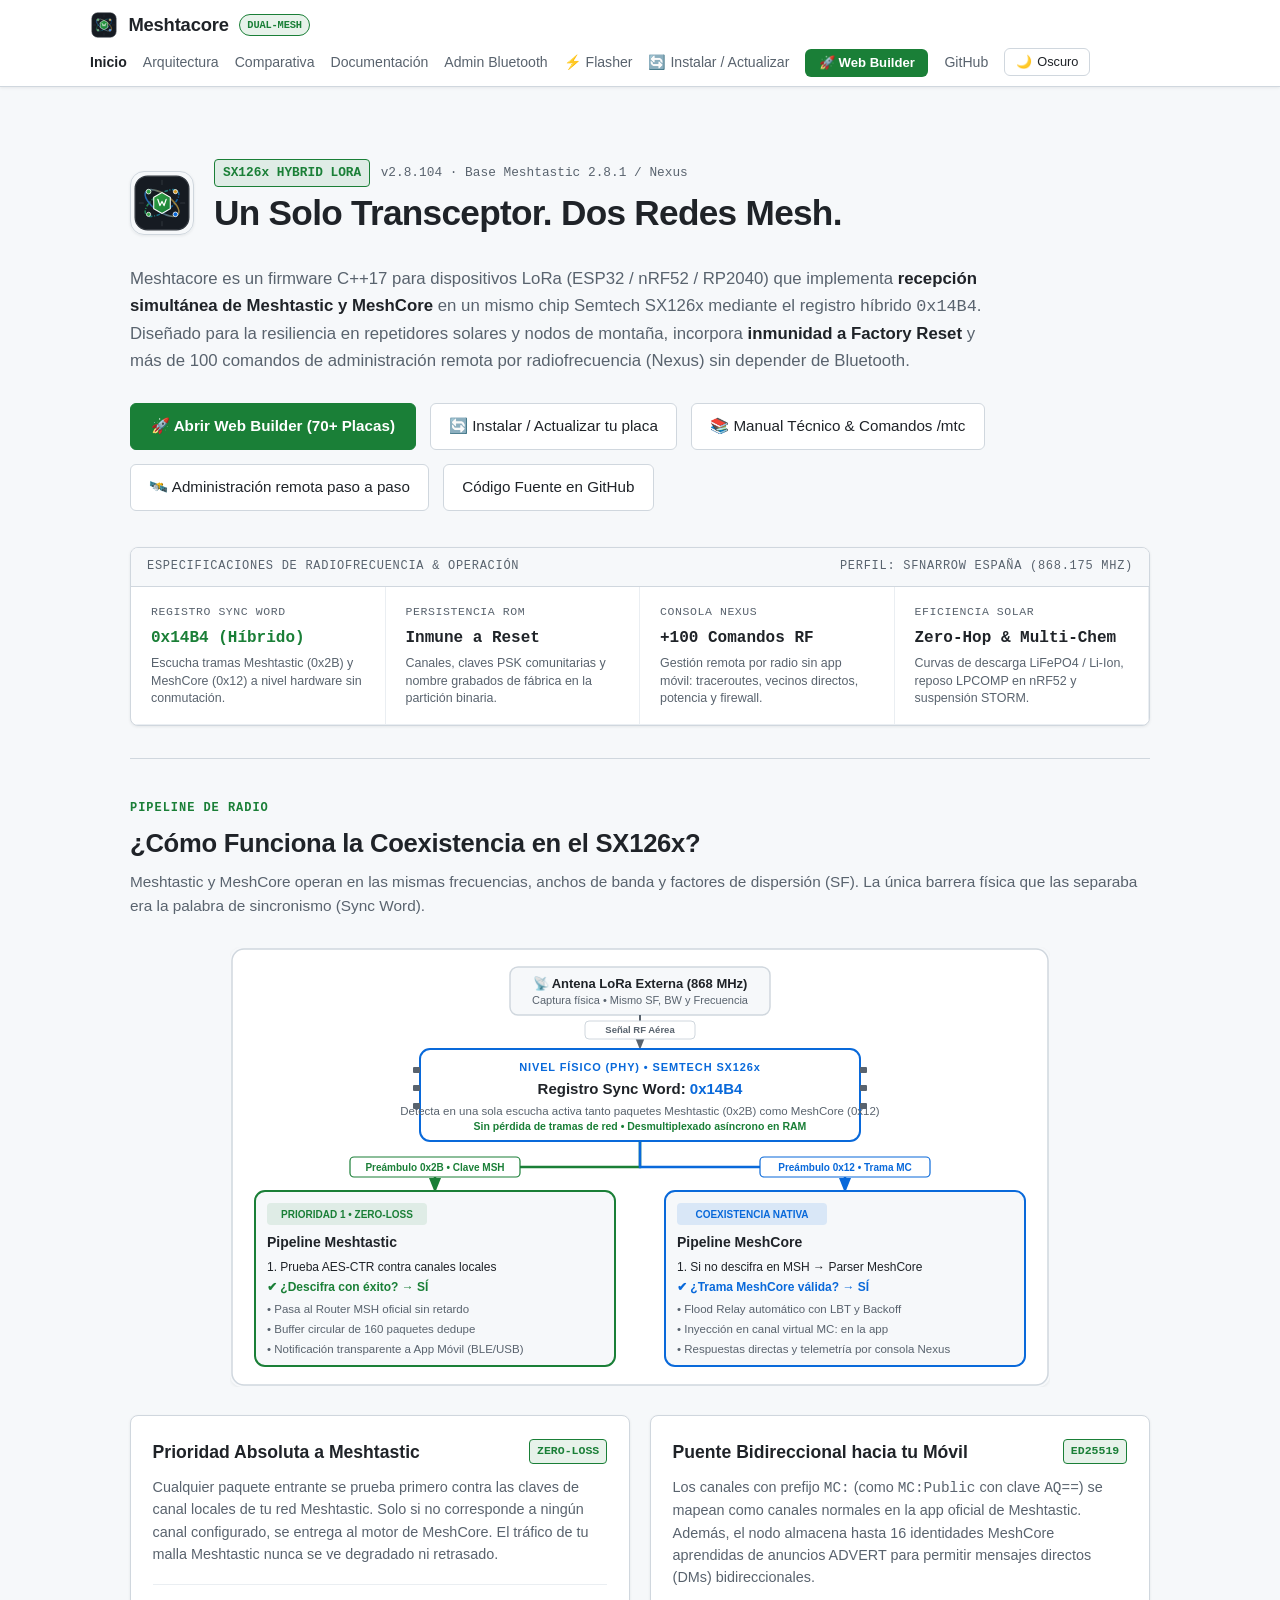
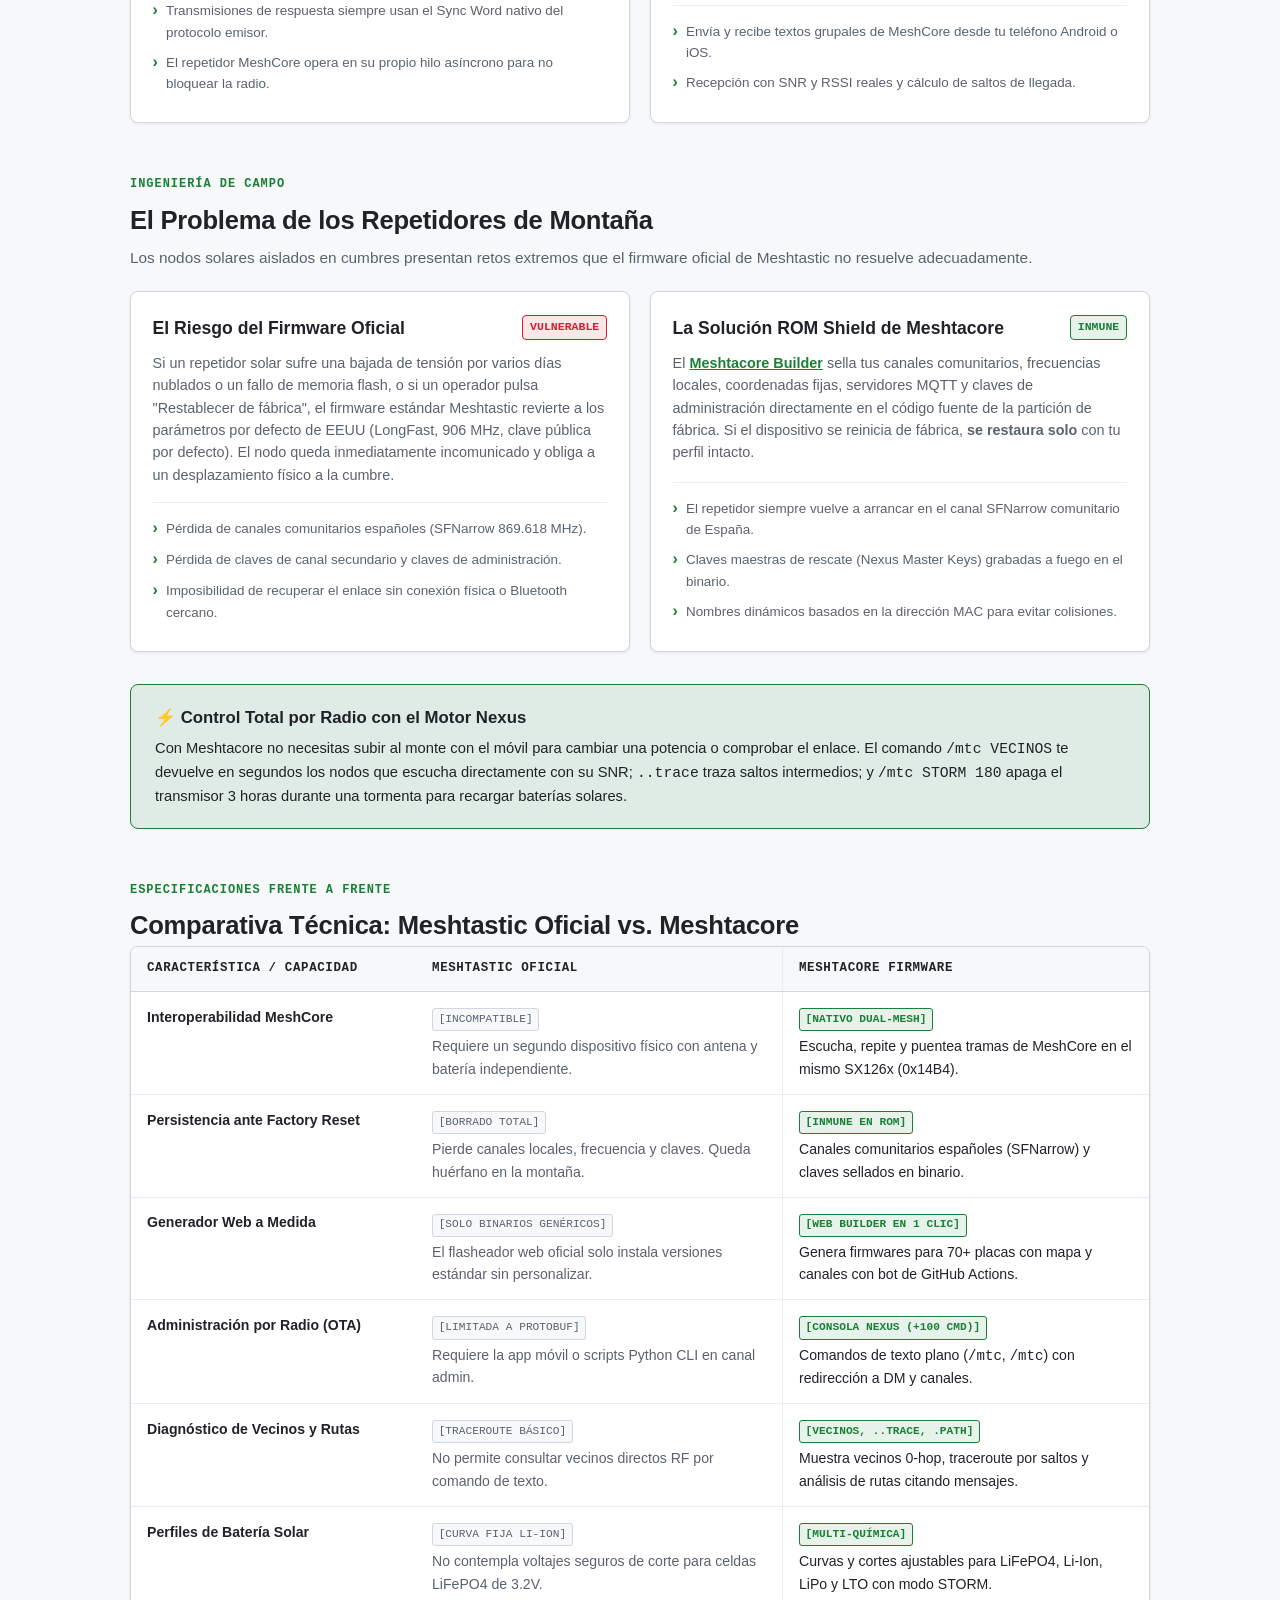
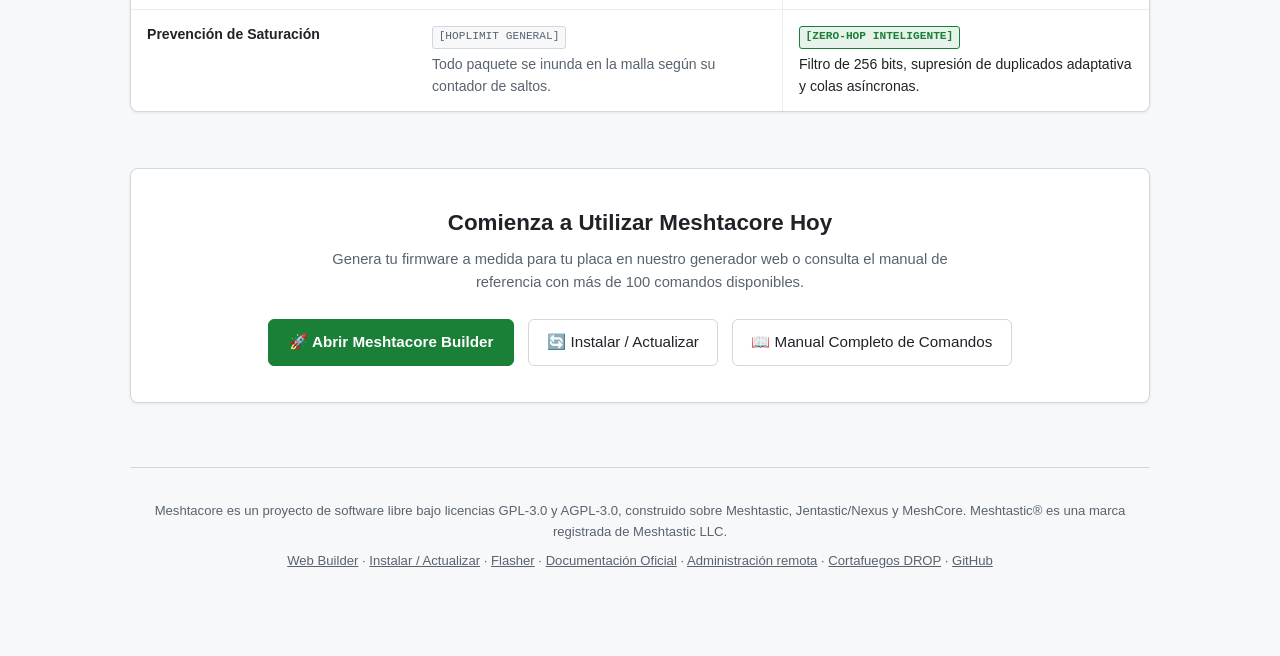
==== custom_builder_web/index.html @ eaf729eb "docs(site): one navigation and one set of install/OTA instructions across the whole site - Same nav " ====
<!doctype html>
<html lang="es" data-theme="light">
  <head>
    <meta charset="UTF-8" />
    <meta name="viewport" content="width=device-width, initial-scale=1.0" />
    <title>Meshtacore - Un Radio, Dos Meshes | Firmware LoRa</title>
    <meta
      name="description"
      content="Firmware abierto para radioenlaces LoRa en transceptores SX126x. Coexistencia simultánea Meshtastic + MeshCore, inmunidad a Factory Reset y consola Nexus por RF."
    />
    <link rel="icon" type="image/svg+xml" href="logo.svg" />
    <link rel="stylesheet" href="landing.css?v=3" />
    <script src="theme.js"></script>
  </head>
  <body>
    <!-- Top Navigation Bar -->
    <header class="site-nav">
      <div class="nav-content">
        <a href="index.html" class="brand-logo">
          <img
            src="logo.svg"
            alt="Meshtacore Logo"
            class="brand-logo-img"
            width="28"
            height="28"
          />
          <span>Meshtacore</span>
          <span class="brand-badge">Dual-Mesh</span>
        </a>
        <nav>
          <ul class="nav-links">
            <li><a href="index.html" class="active">Inicio</a></li>
            <li><a href="#arquitectura">Arquitectura</a></li>
            <li><a href="#comparativa">Comparativa</a></li>
            <li><a href="docs/index.html">Documentación</a></li>
            <li><a href="admin.html">Admin Bluetooth</a></li>
            <li><a href="flasher.html">⚡ Flasher</a></li>
            <li><a href="update.html">🔄 Instalar / Actualizar</a></li>
            <li><a href="builder.html" class="nav-cta-btn">🚀 Web Builder</a></li>
            <li>
              <a
                href="https://github.com/xejarque/meshtacore-firmware"
                target="_blank"
                rel="noopener"
                >GitHub</a
              >
            </li>
            <li>
              <button
                class="theme-toggle-btn"
                type="button"
                aria-label="Cambiar tema de color"
              >
                🌙 Oscuro
              </button>
            </li>
          </ul>
        </nav>
      </div>
    </header>

    <div class="landing-wrapper">
      <!-- Artisan Hero Header -->
      <section class="artisan-hero">
        <div class="hero-identity">
          <img
            src="logo.svg"
            alt="Meshtacore Logo"
            class="hero-logo-large"
            width="64"
            height="64"
          />
          <div>
            <div class="hero-meta-bar">
              <span class="tag-arch">SX126x HYBRID LORA</span>
              <span class="tag-ver"
                >v2.8.104 · Base Meshtastic 2.8.1 / Nexus</span
              >
            </div>
            <h1>Un Solo Transceptor. Dos Redes Mesh.</h1>
          </div>
        </div>

        <p class="hero-sub">
          Meshtacore es un firmware C++17 para dispositivos LoRa (ESP32 / nRF52
          / RP2040) que implementa
          <strong>recepción simultánea de Meshtastic y MeshCore</strong> en un
          mismo chip Semtech SX126x mediante el registro híbrido
          <code>0x14B4</code>. Diseñado para la resiliencia en repetidores
          solares y nodos de montaña, incorpora
          <strong>inmunidad a Factory Reset</strong> y más de 100 comandos de
          administración remota por radiofrecuencia (Nexus) sin depender de
          Bluetooth.
        </p>

        <div class="hero-cta-group">
          <a href="builder.html" class="btn-engineer">
            <span>🚀 Abrir Web Builder (70+ Placas)</span>
          </a>
          <a href="update.html" class="btn-hollow">
            <span>🔄 Instalar / Actualizar tu placa</span>
          </a>
          <a href="docs/index.html" class="btn-hollow">
            <span>📚 Manual Técnico & Comandos /mtc</span>
          </a>
          <a href="docs/administracion-remota.html" class="btn-hollow">
            <span>🛰️ Administración remota paso a paso</span>
          </a>
          <a
            href="https://github.com/xejarque/meshtacore-firmware"
            target="_blank"
            rel="noopener"
            class="btn-hollow"
          >
            <span>Código Fuente en GitHub</span>
          </a>
        </div>

        <!-- Technical Telemetry & Specifications Panel -->
        <div class="tech-spec-panel">
          <div class="tech-spec-header">
            <span>ESPECIFICACIONES DE RADIOFRECUENCIA & OPERACIÓN</span>
            <span>PERFIL: SFNARROW ESPAÑA (868.175 MHz)</span>
          </div>
          <div class="tech-spec-grid">
            <div class="spec-cell">
              <div class="spec-label">Registro Sync Word</div>
              <div class="spec-value accent">0x14B4 (Híbrido)</div>
              <div class="spec-desc">
                Escucha tramas Meshtastic (0x2B) y MeshCore (0x12) a nivel
                hardware sin conmutación.
              </div>
            </div>
            <div class="spec-cell">
              <div class="spec-label">Persistencia ROM</div>
              <div class="spec-value">Inmune a Reset</div>
              <div class="spec-desc">
                Canales, claves PSK comunitarias y nombre grabados de fábrica en
                la partición binaria.
              </div>
            </div>
            <div class="spec-cell">
              <div class="spec-label">Consola Nexus</div>
              <div class="spec-value">+100 Comandos RF</div>
              <div class="spec-desc">
                Gestión remota por radio sin app móvil: traceroutes, vecinos
                directos, potencia y firewall.
              </div>
            </div>
            <div class="spec-cell">
              <div class="spec-label">Eficiencia Solar</div>
              <div class="spec-value">Zero-Hop & Multi-Chem</div>
              <div class="spec-desc">
                Curvas de descarga LiFePO4 / Li-Ion, reposo LPCOMP en nRF52 y
                suspensión STORM.
              </div>
            </div>
          </div>
        </div>
      </section>

      <!-- Schematic / Architecture Section -->
      <section class="artisan-section" id="arquitectura">
        <div class="section-title-wrap">
          <div class="section-label">Pipeline de Radio</div>
          <h2>¿Cómo Funciona la Coexistencia en el SX126x?</h2>
          <p class="lead">
            Meshtastic y MeshCore operan en las mismas frecuencias, anchos de
            banda y factores de dispersión (SF). La única barrera física que las
            separaba era la palabra de sincronismo (Sync Word).
          </p>
        </div>

        <!-- Architecture Diagram (Vector SVG) -->
        <div class="pipeline-svg-container">
          <!-- prettier-ignore -->
          <svg xmlns="http://www.w3.org/2000/svg" viewBox="0 0 820 440" width="100%" height="auto" class="pipeline-svg" role="img" aria-label="Diagrama del pipeline de recepción en hardware SX126x con registro 0x14B4">
            <defs>
              <marker id="arrow-green" viewBox="0 0 10 10" refX="6" refY="5" markerWidth="6" markerHeight="6" orient="auto-start-reverse">
                <path d="M 0 1 L 10 5 L 0 9 z" fill="var(--accent, #1a7f37)" />
              </marker>
              <marker id="arrow-blue" viewBox="0 0 10 10" refX="6" refY="5" markerWidth="6" markerHeight="6" orient="auto-start-reverse">
                <path d="M 0 1 L 10 5 L 0 9 z" fill="var(--accent-blue, #0969da)" />
              </marker>
              <marker id="arrow-gray" viewBox="0 0 10 10" refX="6" refY="5" markerWidth="6" markerHeight="6" orient="auto-start-reverse">
                <path d="M 0 1 L 10 5 L 0 9 z" fill="var(--text-muted, #8c959f)" />
              </marker>
            </defs>

            <!-- Container Card -->
            <rect x="2" y="2" width="816" height="436" rx="12" fill="var(--card-bg, #ffffff)" stroke="var(--card-border, #d0d7de)" stroke-width="1.5" />

            <!-- 1. Antenna Box -->
            <rect x="280" y="20" width="260" height="48" rx="8" fill="var(--bg-color, #f6f8fa)" stroke="var(--card-border, #d0d7de)" stroke-width="1.5" />
            <text x="410" y="41" text-anchor="middle" font-size="13" font-weight="700" fill="var(--text-main, #1f2328)">📡 Antena LoRa Externa (868 MHz)</text>
            <text x="410" y="57" text-anchor="middle" font-size="11" fill="var(--text-muted, #59636e)">Captura física • Mismo SF, BW y Frecuencia</text>

            <!-- Line from Antenna to Chip -->
            <line x1="410" y1="68" x2="410" y2="98" stroke="var(--text-muted, #8c959f)" stroke-width="2" marker-end="url(#arrow-gray)" />
            <rect x="355" y="74" width="110" height="18" rx="4" fill="var(--card-bg, #ffffff)" stroke="var(--card-border, #d0d7de)" stroke-width="1" />
            <text x="410" y="86" text-anchor="middle" font-size="9.5" font-weight="600" fill="var(--text-muted, #59636e)">Señal RF Aérea</text>

            <!-- 2. Transceiver Chip -->
            <rect x="190" y="102" width="440" height="92" rx="10" fill="var(--card-bg, #ffffff)" stroke="var(--accent-blue, #0969da)" stroke-width="2" />
            <!-- Chip Pins -->
            <rect x="183" y="120" width="7" height="6" rx="1" fill="var(--text-muted, #8c959f)" />
            <rect x="183" y="138" width="7" height="6" rx="1" fill="var(--text-muted, #8c959f)" />
            <rect x="183" y="156" width="7" height="6" rx="1" fill="var(--text-muted, #8c959f)" />
            <rect x="630" y="120" width="7" height="6" rx="1" fill="var(--text-muted, #8c959f)" />
            <rect x="630" y="138" width="7" height="6" rx="1" fill="var(--text-muted, #8c959f)" />
            <rect x="630" y="156" width="7" height="6" rx="1" fill="var(--text-muted, #8c959f)" />

            <text x="410" y="124" text-anchor="middle" font-size="11" font-weight="700" fill="var(--accent-blue, #0969da)" letter-spacing="0.08em">NIVEL FÍSICO (PHY) • SEMTECH SX126x</text>
            <text x="410" y="147" text-anchor="middle" font-size="15" font-weight="800" fill="var(--text-main, #1f2328)">Registro Sync Word: <tspan fill="var(--accent-blue, #0969da)">0x14B4</tspan></text>
            <text x="410" y="168" text-anchor="middle" font-size="11.5" fill="var(--text-muted, #59636e)">Detecta en una sola escucha activa tanto paquetes Meshtastic (0x2B) como MeshCore (0x12)</text>
            <text x="410" y="183" text-anchor="middle" font-size="10.5" font-weight="600" fill="var(--accent, #1a7f37)">Sin pérdida de tramas de red • Desmultiplexado asíncrono en RAM</text>

            <!-- Fork Lines -->
            <path d="M 410 194 L 410 220 L 205 220 L 205 240" fill="none" stroke="var(--accent, #1a7f37)" stroke-width="2.5" marker-end="url(#arrow-green)" />
            <path d="M 410 194 L 410 220 L 615 220 L 615 240" fill="none" stroke="var(--accent-blue, #0969da)" stroke-width="2.5" marker-end="url(#arrow-blue)" />

            <!-- Fork Badges -->
            <rect x="120" y="210" width="170" height="20" rx="4" fill="var(--card-bg, #ffffff)" stroke="var(--accent, #1a7f37)" stroke-width="1.2" />
            <text x="205" y="224" text-anchor="middle" font-size="10" font-weight="700" fill="var(--accent, #1a7f37)">Preámbulo 0x2B • Clave MSH</text>

            <rect x="530" y="210" width="170" height="20" rx="4" fill="var(--card-bg, #ffffff)" stroke="var(--accent-blue, #0969da)" stroke-width="1.2" />
            <text x="615" y="224" text-anchor="middle" font-size="10" font-weight="700" fill="var(--accent-blue, #0969da)">Preámbulo 0x12 • Trama MC</text>

            <!-- 3. Left Branch: Meshtastic -->
            <rect x="25" y="244" width="360" height="175" rx="10" fill="var(--bg-color, #f6f8fa)" stroke="var(--accent, #1a7f37)" stroke-width="2" />
            <rect x="37" y="256" width="160" height="22" rx="4" fill="var(--accent-light, rgba(26, 127, 55, 0.12))" />
            <text x="117" y="271" text-anchor="middle" font-size="10" font-weight="800" fill="var(--accent, #1a7f37)">PRIORIDAD 1 • ZERO-LOSS</text>
            <text x="37" y="300" font-size="14" font-weight="700" fill="var(--text-main, #1f2328)">Pipeline Meshtastic</text>
            
            <text x="37" y="324" font-size="12" fill="var(--text-main, #1f2328)">1. Prueba AES-CTR contra canales locales</text>
            <text x="37" y="344" font-size="12" font-weight="700" fill="var(--accent, #1a7f37)">✔ ¿Descifra con éxito? → SÍ</text>
            <text x="37" y="366" font-size="11.5" fill="var(--text-muted, #59636e)">• Pasa al Router MSH oficial sin retardo</text>
            <text x="37" y="386" font-size="11.5" fill="var(--text-muted, #59636e)">• Buffer circular de 160 paquetes dedupe</text>
            <text x="37" y="406" font-size="11.5" fill="var(--text-muted, #59636e)">• Notificación transparente a App Móvil (BLE/USB)</text>

            <!-- 4. Right Branch: MeshCore -->
            <rect x="435" y="244" width="360" height="175" rx="10" fill="var(--bg-color, #f6f8fa)" stroke="var(--accent-blue, #0969da)" stroke-width="2" />
            <rect x="447" y="256" width="150" height="22" rx="4" fill="rgba(9, 105, 218, 0.12)" />
            <text x="522" y="271" text-anchor="middle" font-size="10" font-weight="800" fill="var(--accent-blue, #0969da)">COEXISTENCIA NATIVA</text>
            <text x="447" y="300" font-size="14" font-weight="700" fill="var(--text-main, #1f2328)">Pipeline MeshCore</text>

            <text x="447" y="324" font-size="12" fill="var(--text-main, #1f2328)">1. Si no descifra en MSH → Parser MeshCore</text>
            <text x="447" y="344" font-size="12" font-weight="700" fill="var(--accent-blue, #0969da)">✔ ¿Trama MeshCore válida? → SÍ</text>
            <text x="447" y="366" font-size="11.5" fill="var(--text-muted, #59636e)">• Flood Relay automático con LBT y Backoff</text>
            <text x="447" y="386" font-size="11.5" fill="var(--text-muted, #59636e)">• Inyección en canal virtual MC: en la app</text>
            <text x="447" y="406" font-size="11.5" fill="var(--text-muted, #59636e)">• Respuestas directas y telemetría por consola Nexus</text>
          </svg>
        </div>

        <div class="artisan-grid-2">
          <div class="tech-card">
            <div class="tech-card-header">
              <div class="tech-card-title">Prioridad Absoluta a Meshtastic</div>
              <span class="tech-badge">ZERO-LOSS</span>
            </div>
            <p>
              Cualquier paquete entrante se prueba primero contra las claves de
              canal locales de tu red Meshtastic. Solo si no corresponde a
              ningún canal configurado, se entrega al motor de MeshCore. El
              tráfico de tu malla Meshtastic nunca se ve degradado ni retrasado.
            </p>
            <ul>
              <li>
                Transmisiones de respuesta siempre usan el Sync Word nativo del
                protocolo emisor.
              </li>
              <li>
                El repetidor MeshCore opera en su propio hilo asíncrono para no
                bloquear la radio.
              </li>
            </ul>
          </div>

          <div class="tech-card">
            <div class="tech-card-header">
              <div class="tech-card-title">
                Puente Bidireccional hacia tu Móvil
              </div>
              <span class="tech-badge">ED25519</span>
            </div>
            <p>
              Los canales con prefijo <code>MC:</code> (como
              <code>MC:Public</code> con clave <code>AQ==</code>) se mapean como
              canales normales en la app oficial de Meshtastic. Además, el nodo
              almacena hasta 16 identidades MeshCore aprendidas de anuncios
              ADVERT para permitir mensajes directos (DMs) bidireccionales.
            </p>
            <ul>
              <li>
                Envía y recibe textos grupales de MeshCore desde tu teléfono
                Android o iOS.
              </li>
              <li>
                Recepción con SNR y RSSI reales y cálculo de saltos de llegada.
              </li>
            </ul>
          </div>
        </div>
      </section>

      <!-- The Real Mountain Problem vs Solution -->
      <section class="artisan-section">
        <div class="section-title-wrap">
          <div class="section-label">Ingeniería de Campo</div>
          <h2>El Problema de los Repetidores de Montaña</h2>
          <p class="lead">
            Los nodos solares aislados en cumbres presentan retos extremos que
            el firmware oficial de Meshtastic no resuelve adecuadamente.
          </p>
        </div>

        <div class="artisan-grid-2">
          <div class="tech-card">
            <div class="tech-card-header">
              <div class="tech-card-title">El Riesgo del Firmware Oficial</div>
              <span
                class="tech-badge"
                style="
                  color: #cf222e;
                  border-color: #cf222e;
                  background: rgba(207, 34, 46, 0.1);
                "
                >VULNERABLE</span
              >
            </div>
            <p>
              Si un repetidor solar sufre una bajada de tensión por varios días
              nublados o un fallo de memoria flash, o si un operador pulsa
              "Restablecer de fábrica", el firmware estándar Meshtastic revierte
              a los parámetros por defecto de EEUU (LongFast, 906 MHz, clave
              pública por defecto). El nodo queda inmediatamente incomunicado y
              obliga a un desplazamiento físico a la cumbre.
            </p>
            <ul>
              <li>
                Pérdida de canales comunitarios españoles (SFNarrow 869.618
                MHz).
              </li>
              <li>
                Pérdida de claves de canal secundario y claves de
                administración.
              </li>
              <li>
                Imposibilidad de recuperar el enlace sin conexión física o
                Bluetooth cercano.
              </li>
            </ul>
          </div>

          <div class="tech-card">
            <div class="tech-card-header">
              <div class="tech-card-title">
                La Solución ROM Shield de Meshtacore
              </div>
              <span class="tech-badge">INMUNE</span>
            </div>
            <p>
              El
              <a
                href="builder.html"
                style="color: var(--accent); font-weight: 600"
                >Meshtacore Builder</a
              >
              sella tus canales comunitarios, frecuencias locales, coordenadas
              fijas, servidores MQTT y claves de administración directamente en
              el código fuente de la partición de fábrica. Si el dispositivo se
              reinicia de fábrica, <strong>se restaura solo</strong> con tu
              perfil intacto.
            </p>
            <ul>
              <li>
                El repetidor siempre vuelve a arrancar en el canal SFNarrow
                comunitario de España.
              </li>
              <li>
                Claves maestras de rescate (Nexus Master Keys) grabadas a fuego
                en el binario.
              </li>
              <li>
                Nombres dinámicos basados en la dirección MAC para evitar
                colisiones.
              </li>
            </ul>
          </div>
        </div>

        <div class="artisan-callout">
          <h3>⚡ Control Total por Radio con el Motor Nexus</h3>
          <p>
            Con Meshtacore no necesitas subir al monte con el móvil para cambiar
            una potencia o comprobar el enlace. El comando
            <code>/mtc VECINOS</code> te devuelve en segundos los nodos que
            escucha directamente con su SNR; <code>..trace</code> traza saltos
            intermedios; y <code>/mtc STORM 180</code> apaga el transmisor 3
            horas durante una tormenta para recargar baterías solares.
          </p>
        </div>
      </section>

      <!-- Comparison Table -->
      <section class="artisan-section" id="comparativa">
        <div class="section-title-wrap">
          <div class="section-label">Especificaciones Frente a Frente</div>
          <h2>Comparativa Técnica: Meshtastic Oficial vs. Meshtacore</h2>
        </div>

        <div class="table-artisan-wrap">
          <table class="table-artisan">
            <thead>
              <tr>
                <th class="table-col-param">Característica / Capacidad</th>
                <th class="table-col-stock">Meshtastic Oficial</th>
                <th class="table-col-mtc">Meshtacore Firmware</th>
              </tr>
            </thead>
            <tbody>
              <tr>
                <td class="table-col-param">Interoperabilidad MeshCore</td>
                <td class="table-col-stock">
                  <span class="tag-stock">[INCOMPATIBLE]</span><br />
                  Requiere un segundo dispositivo físico con antena y batería
                  independiente.
                </td>
                <td class="table-col-mtc">
                  <span class="tag-mtc">[NATIVO DUAL-MESH]</span><br />
                  Escucha, repite y puentea tramas de MeshCore en el mismo
                  SX126x (0x14B4).
                </td>
              </tr>
              <tr>
                <td class="table-col-param">Persistencia ante Factory Reset</td>
                <td class="table-col-stock">
                  <span class="tag-stock">[BORRADO TOTAL]</span><br />
                  Pierde canales locales, frecuencia y claves. Queda huérfano en
                  la montaña.
                </td>
                <td class="table-col-mtc">
                  <span class="tag-mtc">[INMUNE EN ROM]</span><br />
                  Canales comunitarios españoles (SFNarrow) y claves sellados en
                  binario.
                </td>
              </tr>
              <tr>
                <td class="table-col-param">Generador Web a Medida</td>
                <td class="table-col-stock">
                  <span class="tag-stock">[SOLO BINARIOS GENÉRICOS]</span><br />
                  El flasheador web oficial solo instala versiones estándar sin
                  personalizar.
                </td>
                <td class="table-col-mtc">
                  <span class="tag-mtc">[WEB BUILDER EN 1 CLIC]</span><br />
                  Genera firmwares para 70+ placas con mapa y canales con bot de
                  GitHub Actions.
                </td>
              </tr>
              <tr>
                <td class="table-col-param">Administración por Radio (OTA)</td>
                <td class="table-col-stock">
                  <span class="tag-stock">[LIMITADA A PROTOBUF]</span><br />
                  Requiere la app móvil o scripts Python CLI en canal admin.
                </td>
                <td class="table-col-mtc">
                  <span class="tag-mtc">[CONSOLA NEXUS (+100 CMD)]</span><br />
                  Comandos de texto plano (<code>/mtc</code>,
                  <code>/mtc</code>) con redirección a DM y canales.
                </td>
              </tr>
              <tr>
                <td class="table-col-param">Diagnóstico de Vecinos y Rutas</td>
                <td class="table-col-stock">
                  <span class="tag-stock">[TRACEROUTE BÁSICO]</span><br />
                  No permite consultar vecinos directos RF por comando de texto.
                </td>
                <td class="table-col-mtc">
                  <span class="tag-mtc">[VECINOS, ..TRACE, .PATH]</span><br />
                  Muestra vecinos 0-hop, traceroute por saltos y análisis de
                  rutas citando mensajes.
                </td>
              </tr>
              <tr>
                <td class="table-col-param">Perfiles de Batería Solar</td>
                <td class="table-col-stock">
                  <span class="tag-stock">[CURVA FIJA LI-ION]</span><br />
                  No contempla voltajes seguros de corte para celdas LiFePO4 de
                  3.2V.
                </td>
                <td class="table-col-mtc">
                  <span class="tag-mtc">[MULTI-QUÍMICA]</span><br />
                  Curvas y cortes ajustables para LiFePO4, Li-Ion, LiPo y LTO
                  con modo STORM.
                </td>
              </tr>
              <tr>
                <td class="table-col-param">Prevención de Saturación</td>
                <td class="table-col-stock">
                  <span class="tag-stock">[HOPLIMIT GENERAL]</span><br />
                  Todo paquete se inunda en la malla según su contador de
                  saltos.
                </td>
                <td class="table-col-mtc">
                  <span class="tag-mtc">[ZERO-HOP INTELIGENTE]</span><br />
                  Filtro de 256 bits, supresión de duplicados adaptativa y colas
                  asíncronas.
                </td>
              </tr>
            </tbody>
          </table>
        </div>
      </section>

      <!-- Bottom Call to Action -->
      <section class="artisan-footer-cta">
        <h3>Comienza a Utilizar Meshtacore Hoy</h3>
        <p>
          Genera tu firmware a medida para tu placa en nuestro generador web o
          consulta el manual de referencia con más de 100 comandos disponibles.
        </p>
        <div
          style="
            display: flex;
            gap: 0.85rem;
            justify-content: center;
            flex-wrap: wrap;
          "
        >
          <a href="builder.html" class="btn-engineer">
            <span>🚀 Abrir Meshtacore Builder</span>
          </a>
          <a href="update.html" class="btn-hollow">
            <span>🔄 Instalar / Actualizar</span>
          </a>
          <a href="docs/index.html" class="btn-hollow">
            <span>📖 Manual Completo de Comandos</span>
          </a>
        </div>
      </section>

      <!-- Footer -->
      <footer class="artisan-site-footer">
        <p>
          Meshtacore es un proyecto de software libre bajo licencias GPL-3.0 y
          AGPL-3.0, construido sobre Meshtastic, Jentastic/Nexus y MeshCore.
          Meshtastic® es una marca registrada de Meshtastic LLC.
        </p>
        <p style="margin-top: 0.5rem">
          <a href="builder.html">Web Builder</a> ·
          <a href="update.html">Instalar / Actualizar</a> ·
          <a href="flasher.html">Flasher</a> ·
          <a href="docs/index.html">Documentación Oficial</a> ·
          <a href="docs/administracion-remota.html">Administración remota</a> ·
          <a href="docs/index.html#sec-3">Cortafuegos DROP</a> ·
          <a
            href="https://github.com/xejarque/meshtacore-firmware"
            target="_blank"
            rel="noopener"
            >GitHub</a
          >
        </p>
      </footer>
    </div>
  </body>
</html>
---- custom_builder_web/landing.css ----
/* Meshtacore Landing Page - Artisan & Technical Engineering Aesthetic */
@import url("styles.css");

body {
  background-color: var(--bg-color);
  color: var(--text-main);
  font-family: var(--font-family);
  line-height: 1.6;
  padding: 0;
  margin: 0;
}

.landing-wrapper {
  max-width: 1060px;
  margin: 0 auto;
  padding: 0 1.25rem 4rem;
}

/* Artisan Hero Header */
.artisan-hero {
  padding: 2.5rem 0 2rem;
  border-bottom: 1px solid var(--card-border);
  margin-bottom: 2.5rem;
}

.hero-identity {
  display: flex;
  align-items: center;
  gap: 1.25rem;
  margin-bottom: 1.25rem;
}

.hero-logo-large {
  width: 64px;
  height: 64px;
  border-radius: 14px;
  flex-shrink: 0;
  border: 1px solid var(--card-border);
  box-shadow: var(--card-shadow);
}

.hero-meta-bar {
  display: flex;
  align-items: center;
  gap: 0.65rem;
  font-family: var(--font-mono);
  font-size: 0.8rem;
  color: var(--accent);
  margin-bottom: 0.35rem;
  flex-wrap: wrap;
}

.hero-meta-bar .tag-arch {
  background: var(--accent-light);
  border: 1px solid var(--accent);
  padding: 0.15rem 0.5rem;
  border-radius: 4px;
  font-weight: 600;
}

.hero-meta-bar .tag-ver {
  color: var(--text-muted);
}

.artisan-hero h1 {
  font-size: 2.2rem;
  font-weight: 700;
  line-height: 1.2;
  color: var(--text-main);
  letter-spacing: -0.02em;
  margin-bottom: 0.75rem;
}

.artisan-hero .hero-sub {
  font-size: 1.05rem;
  color: var(--text-muted);
  line-height: 1.6;
  max-width: 860px;
  margin-bottom: 1.75rem;
}

.hero-sub strong {
  color: var(--text-main);
}

/* Action CTA Bar */
.hero-cta-group {
  display: flex;
  align-items: center;
  gap: 0.85rem;
  flex-wrap: wrap;
  margin-bottom: 2.25rem;
}

.btn-engineer {
  display: inline-flex;
  align-items: center;
  gap: 0.5rem;
  background: var(--accent);
  color: #fff;
  text-decoration: none;
  font-weight: 600;
  font-size: 0.95rem;
  padding: 0.65rem 1.25rem;
  border-radius: 6px;
  border: 1px solid var(--accent);
  transition: background 0.15s ease;
}

.btn-engineer:hover {
  background: var(--accent-hover);
  color: #fff;
}

.btn-hollow {
  display: inline-flex;
  align-items: center;
  gap: 0.5rem;
  background: var(--card-bg);
  color: var(--text-main);
  text-decoration: none;
  font-weight: 500;
  font-size: 0.95rem;
  padding: 0.65rem 1.15rem;
  border-radius: 6px;
  border: 1px solid var(--card-border);
  transition: all 0.15s ease;
}

.btn-hollow:hover {
  border-color: var(--accent-blue);
  color: var(--accent-blue);
}

/* Technical Specification Panel */
.tech-spec-panel {
  background: var(--card-bg);
  border: 1px solid var(--card-border);
  border-radius: 8px;
  overflow: hidden;
  box-shadow: var(--card-shadow);
}

.tech-spec-header {
  background: var(--card-header-bg);
  padding: 0.6rem 1rem;
  border-bottom: 1px solid var(--card-border);
  font-family: var(--font-mono);
  font-size: 0.75rem;
  color: var(--text-muted);
  text-transform: uppercase;
  letter-spacing: 0.06em;
  display: flex;
  justify-content: space-between;
}

.tech-spec-grid {
  display: grid;
  grid-template-columns: repeat(auto-fit, minmax(220px, 1fr));
}

.spec-cell {
  padding: 1rem 1.25rem;
  border-right: 1px solid var(--card-border-subtle);
  border-bottom: 1px solid var(--card-border-subtle);
}

.spec-label {
  font-family: var(--font-mono);
  font-size: 0.72rem;
  color: var(--text-muted);
  text-transform: uppercase;
  margin-bottom: 0.25rem;
  letter-spacing: 0.05em;
}

.spec-value {
  font-family: var(--font-mono);
  font-size: 1rem;
  color: var(--text-main);
  font-weight: 700;
}

.spec-value.accent {
  color: var(--accent);
}

.spec-desc {
  font-size: 0.78rem;
  color: var(--text-muted);
  margin-top: 0.25rem;
  line-height: 1.4;
}

/* Section Styling */
.artisan-section {
  margin-bottom: 3.25rem;
}

.section-label {
  font-family: var(--font-mono);
  font-size: 0.75rem;
  color: var(--accent);
  text-transform: uppercase;
  letter-spacing: 0.08em;
  margin-bottom: 0.35rem;
  font-weight: 600;
}

.artisan-section h2 {
  font-size: 1.6rem;
  font-weight: 700;
  color: var(--text-main);
  letter-spacing: -0.01em;
}

.artisan-section p.lead {
  color: var(--text-muted);
  font-size: 0.96rem;
  margin-top: 0.35rem;
}

/* Architecture SVG Diagram */
.pipeline-svg-container {
  margin: 1.75rem auto;
  width: 100%;
  max-width: 820px;
  overflow-x: auto;
}

.pipeline-svg {
  display: block;
  margin: 0 auto;
  width: 100%;
  height: auto;
  border-radius: 12px;
  box-shadow: var(--card-shadow);
}

/* 2-Column Cards */
.artisan-grid-2 {
  display: grid;
  grid-template-columns: repeat(auto-fit, minmax(320px, 1fr));
  gap: 1.25rem;
  margin-top: 1.25rem;
}

.tech-card {
  background: var(--card-bg);
  border: 1px solid var(--card-border);
  border-radius: 8px;
  padding: 1.35rem;
  display: flex;
  flex-direction: column;
  box-shadow: var(--card-shadow);
}

.tech-card-header {
  display: flex;
  align-items: center;
  justify-content: space-between;
  margin-bottom: 0.65rem;
}

.tech-card-title {
  font-size: 1.1rem;
  font-weight: 600;
  color: var(--text-main);
}

.tech-badge {
  font-family: var(--font-mono);
  font-size: 0.72rem;
  padding: 0.15rem 0.45rem;
  border-radius: 4px;
  border: 1px solid var(--accent);
  color: var(--accent);
  background: var(--accent-light);
  font-weight: 600;
}

.tech-card p {
  color: var(--text-muted);
  font-size: 0.9rem;
  line-height: 1.55;
  flex-grow: 1;
  margin-bottom: 1rem;
}

.tech-card ul {
  list-style: none;
  font-size: 0.84rem;
  color: var(--text-muted);
  border-top: 1px solid var(--card-border-subtle);
  padding-top: 0.75rem;
}

.tech-card ul li {
  margin-bottom: 0.35rem;
  display: flex;
  align-items: baseline;
  gap: 0.5rem;
}

.tech-card ul li::before {
  content: "›";
  color: var(--accent);
  font-weight: 700;
  font-size: 1rem;
}

/* Artisan Table */
.table-artisan-wrap {
  border: 1px solid var(--card-border);
  border-radius: 8px;
  overflow-x: auto;
  background: var(--card-bg);
  box-shadow: var(--card-shadow);
}

.table-artisan {
  width: 100%;
  border-collapse: collapse;
  text-align: left;
  font-size: 0.88rem;
}

.table-artisan th {
  padding: 0.75rem 1rem;
  background: var(--card-header-bg);
  color: var(--text-main);
  font-weight: 600;
  border-bottom: 1px solid var(--card-border);
  font-size: 0.78rem;
  text-transform: uppercase;
  letter-spacing: 0.05em;
  font-family: var(--font-mono);
}

.table-artisan td {
  padding: 0.85rem 1rem;
  border-bottom: 1px solid var(--card-border-subtle);
  vertical-align: top;
}

.table-artisan tr:last-child td {
  border-bottom: none;
}

.table-artisan tr:hover td {
  background: var(--table-hover);
}

.table-col-param {
  width: 28%;
  font-weight: 600;
  color: var(--text-main);
}

.table-col-stock {
  width: 36%;
  color: var(--text-muted);
  border-right: 1px solid var(--card-border-subtle);
}

.table-col-mtc {
  width: 36%;
  color: var(--text-main);
}

.tag-stock {
  font-family: var(--font-mono);
  font-size: 0.7rem;
  color: var(--text-muted);
  background: var(--card-header-bg);
  border: 1px solid var(--card-border);
  padding: 0.1rem 0.35rem;
  border-radius: 3px;
  display: inline-block;
  margin-bottom: 0.25rem;
}

.tag-mtc {
  font-family: var(--font-mono);
  font-size: 0.7rem;
  color: var(--accent);
  background: var(--accent-light);
  border: 1px solid var(--accent);
  padding: 0.1rem 0.35rem;
  border-radius: 3px;
  display: inline-block;
  margin-bottom: 0.25rem;
  font-weight: 600;
}

/* Callout Box */
.artisan-callout {
  background: var(--accent-light);
  border: 1px solid var(--accent);
  border-radius: 8px;
  padding: 1.25rem 1.5rem;
  margin: 2rem 0;
}

.artisan-callout h3 {
  font-size: 1.05rem;
  color: var(--text-main);
  margin-bottom: 0.35rem;
}

.artisan-callout p {
  color: var(--text-main);
  font-size: 0.92rem;
  line-height: 1.55;
  margin-bottom: 0;
}

/* Bottom CTA panel */
.artisan-footer-cta {
  background: var(--card-bg);
  border: 1px solid var(--card-border);
  border-radius: 8px;
  padding: 2.25rem 1.75rem;
  text-align: center;
  margin-top: 3.5rem;
  box-shadow: var(--card-shadow);
}

.artisan-footer-cta h3 {
  font-size: 1.4rem;
  color: var(--text-main);
  margin-bottom: 0.4rem;
}

.artisan-footer-cta p {
  color: var(--text-muted);
  max-width: 620px;
  margin: 0 auto 1.5rem;
  font-size: 0.92rem;
}

/* Footer note */
.artisan-site-footer {
  border-top: 1px solid var(--card-border);
  padding: 2rem 0;
  text-align: center;
  color: var(--text-muted);
  font-size: 0.82rem;
  margin-top: 4rem;
}

.artisan-site-footer a {
  color: var(--text-muted);
  text-decoration: underline;
}

.artisan-site-footer a:hover {
  color: var(--text-main);
}
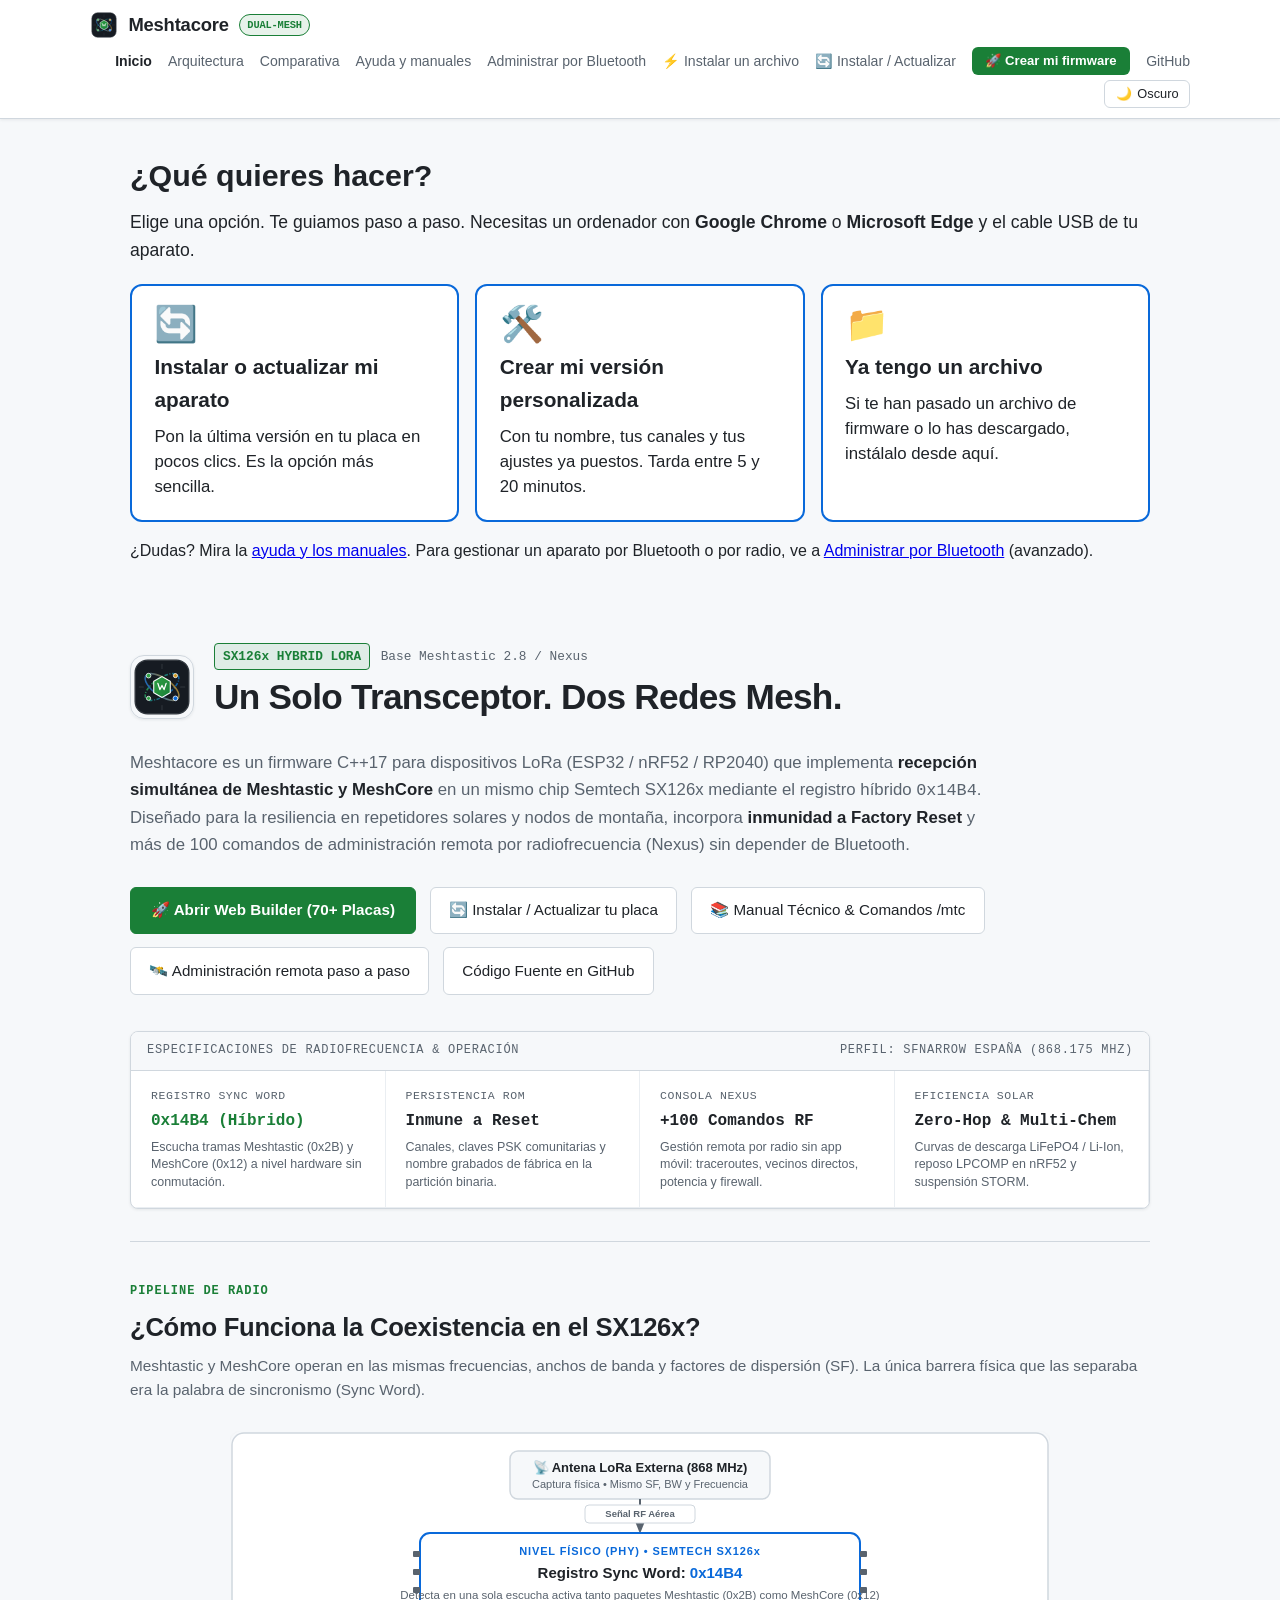
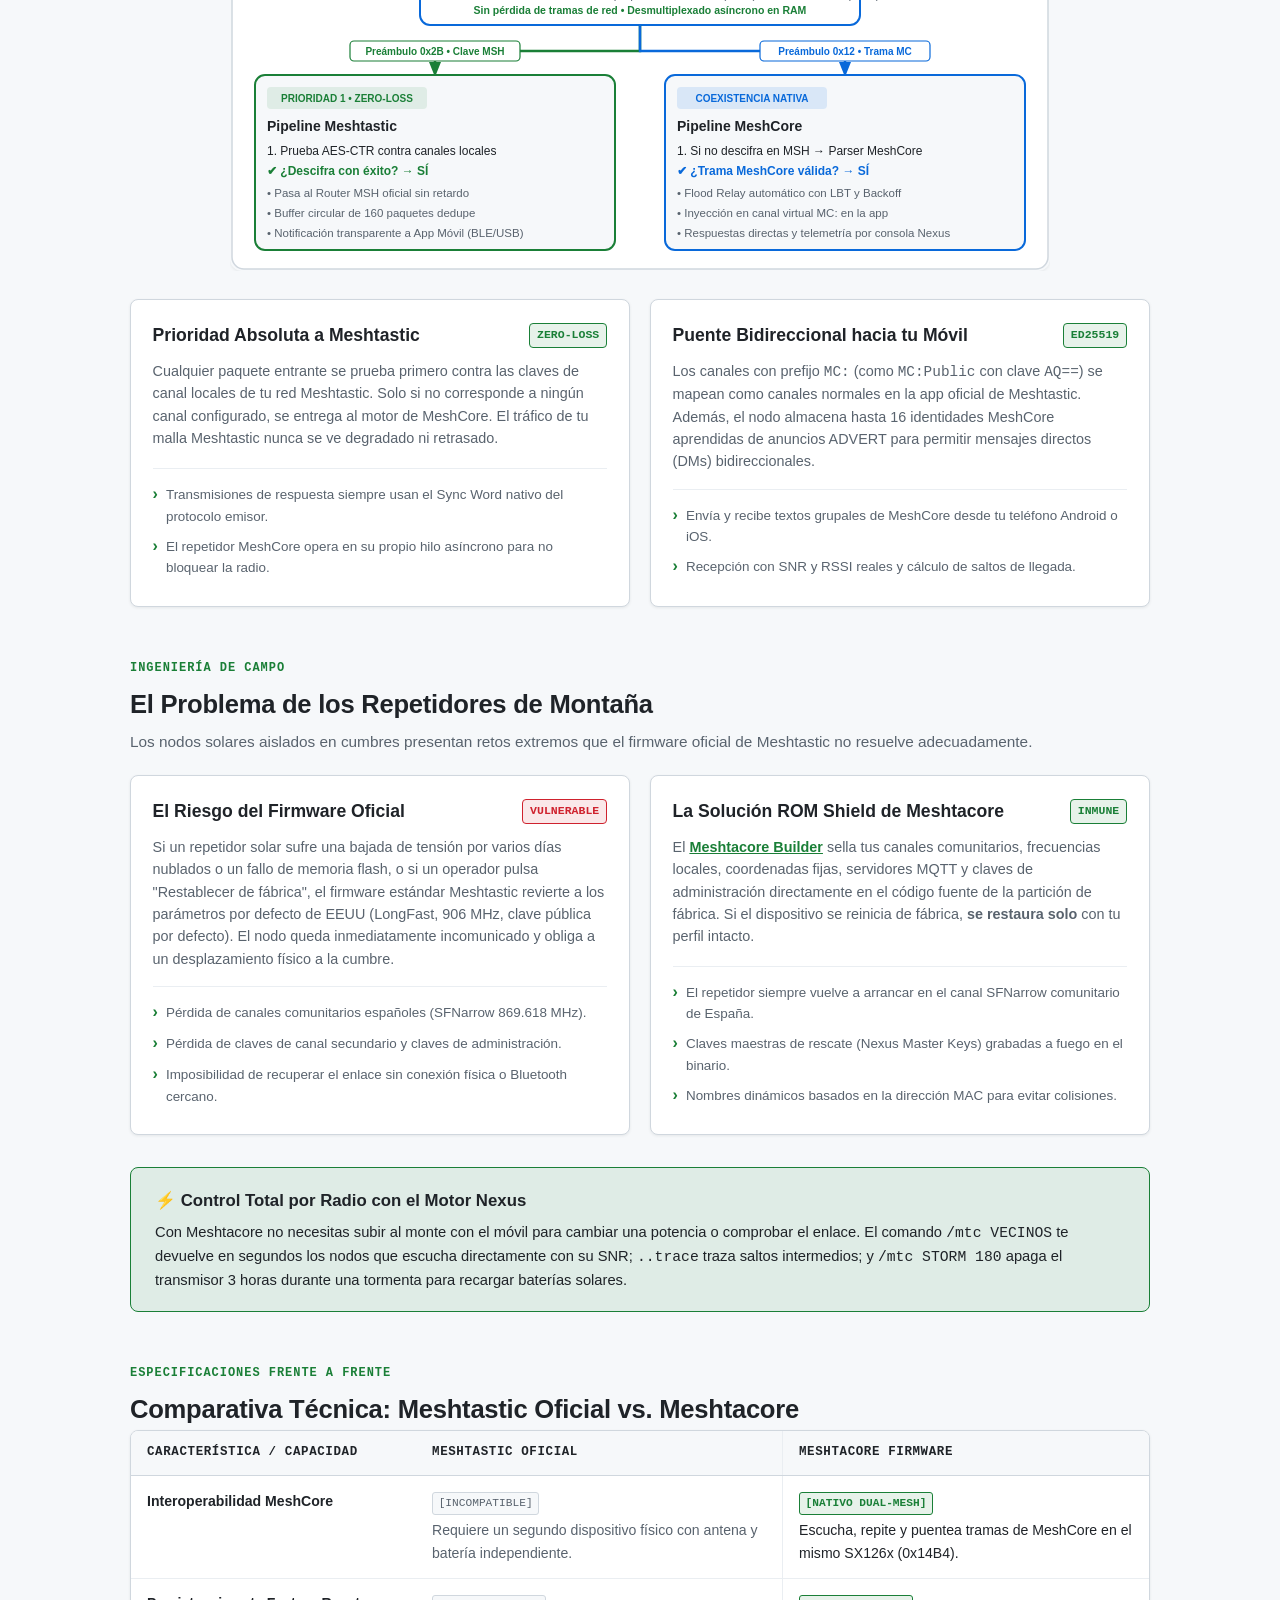
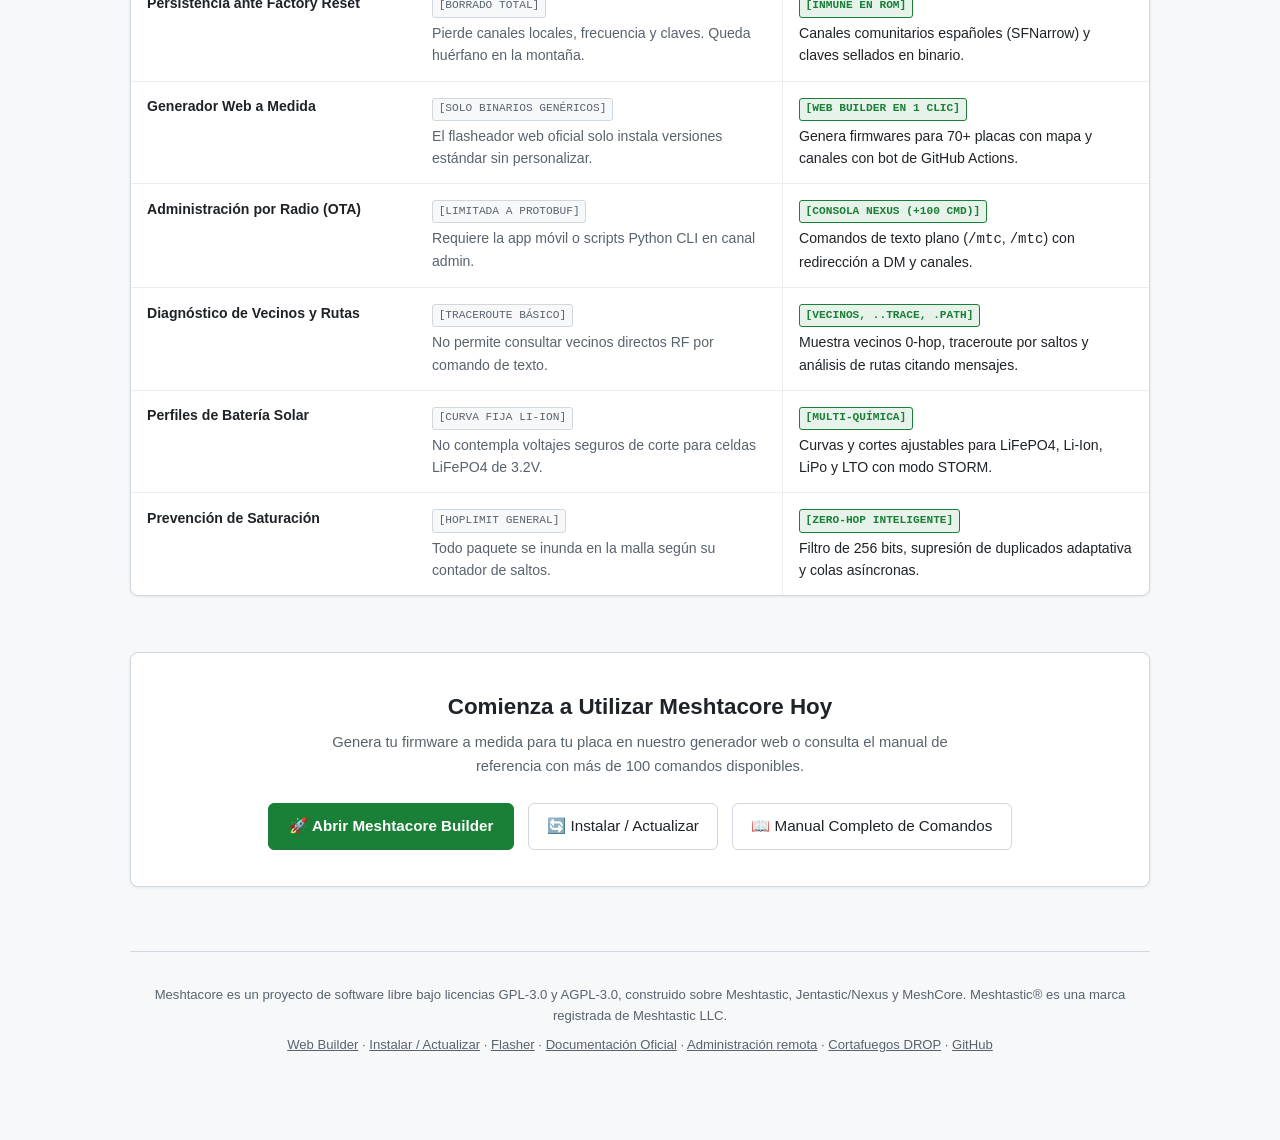
==== commit e8e43d84: "feat(web): 'what do you want to do?' home, plain-language nav labels, live firmware version Co-Autho" ====
--- a/custom_builder_web/index.html
+++ b/custom_builder_web/index.html
@@ -2,6 +2,7 @@
 <html lang="es" data-theme="light">
   <head>
     <meta charset="UTF-8" />
+    <meta http-equiv="Content-Security-Policy" content="default-src 'self'; script-src 'self' 'unsafe-inline' 'wasm-unsafe-eval' https://unpkg.com; style-src 'self' 'unsafe-inline' https://unpkg.com https://fonts.googleapis.com; font-src 'self' https://fonts.gstatic.com; img-src 'self' data: blob: https://*.tile.openstreetmap.org https://unpkg.com; connect-src 'self' https://api.github.com https://github.com https://*.githubusercontent.com https://*.blob.core.windows.net https://ipwho.is; worker-src 'self' blob:; object-src 'none'; base-uri 'self'; form-action 'self' https://github.com" />
     <meta name="viewport" content="width=device-width, initial-scale=1.0" />
     <title>Meshtacore - Un Radio, Dos Meshes | Firmware LoRa</title>
     <meta
@@ -32,11 +33,11 @@
             <li><a href="index.html" class="active">Inicio</a></li>
             <li><a href="#arquitectura">Arquitectura</a></li>
             <li><a href="#comparativa">Comparativa</a></li>
-            <li><a href="docs/index.html">Documentación</a></li>
-            <li><a href="admin.html">Admin Bluetooth</a></li>
-            <li><a href="flasher.html">⚡ Flasher</a></li>
+            <li><a href="docs/index.html">Ayuda y manuales</a></li>
+            <li><a href="admin.html">Administrar por Bluetooth</a></li>
+            <li><a href="flasher.html">⚡ Instalar un archivo</a></li>
             <li><a href="update.html">🔄 Instalar / Actualizar</a></li>
-            <li><a href="builder.html" class="nav-cta-btn">🚀 Web Builder</a></li>
+            <li><a href="builder.html" class="nav-cta-btn">🚀 Crear mi firmware</a></li>
             <li>
               <a
                 href="https://github.com/xejarque/meshtacore-firmware"
@@ -60,6 +61,47 @@
     </header>
 
     <div class="landing-wrapper">
+      <!-- Punto de entrada para quien no es técnico -->
+      <section class="quick-start" aria-labelledby="quick-start-title">
+        <h2 id="quick-start-title">¿Qué quieres hacer?</h2>
+        <p class="quick-start-sub">
+          Elige una opción. Te guiamos paso a paso. Necesitas un ordenador con
+          <strong>Google Chrome</strong> o <strong>Microsoft Edge</strong> y el
+          cable USB de tu aparato.
+        </p>
+        <div class="quick-start-grid">
+          <a class="quick-card" href="update.html">
+            <span class="quick-card-icon" aria-hidden="true">🔄</span>
+            <span class="quick-card-title">Instalar o actualizar mi aparato</span>
+            <span class="quick-card-desc"
+              >Pon la última versión en tu placa en pocos clics. Es la opción
+              más sencilla.</span
+            >
+          </a>
+          <a class="quick-card" href="builder.html">
+            <span class="quick-card-icon" aria-hidden="true">🛠️</span>
+            <span class="quick-card-title">Crear mi versión personalizada</span>
+            <span class="quick-card-desc"
+              >Con tu nombre, tus canales y tus ajustes ya puestos. Tarda entre
+              5 y 20 minutos.</span
+            >
+          </a>
+          <a class="quick-card" href="flasher.html">
+            <span class="quick-card-icon" aria-hidden="true">📁</span>
+            <span class="quick-card-title">Ya tengo un archivo</span>
+            <span class="quick-card-desc"
+              >Si te han pasado un archivo de firmware o lo has descargado,
+              instálalo desde aquí.</span
+            >
+          </a>
+        </div>
+        <p class="quick-start-more">
+          ¿Dudas? Mira la <a href="docs/index.html">ayuda y los manuales</a>.
+          Para gestionar un aparato por Bluetooth o por radio, ve a
+          <a href="admin.html">Administrar por Bluetooth</a> (avanzado).
+        </p>
+      </section>
+
       <!-- Artisan Hero Header -->
       <section class="artisan-hero">
         <div class="hero-identity">
@@ -73,8 +115,8 @@
           <div>
             <div class="hero-meta-bar">
               <span class="tag-arch">SX126x HYBRID LORA</span>
-              <span class="tag-ver"
-                >v2.8.104 · Base Meshtastic 2.8.1 / Nexus</span
+              <span class="tag-ver" id="heroVersion"
+                >Base Meshtastic 2.8 / Nexus</span
               >
             </div>
             <h1>Un Solo Transceptor. Dos Redes Mesh.</h1>
@@ -563,5 +605,17 @@
         </p>
       </footer>
     </div>
+      <script>
+      // Muestra la versión realmente publicada (la que sirve la página de instalación) en lugar de un texto fijo.
+      fetch("firmware/index.json")
+        .then((r) => (r.ok ? r.json() : null))
+        .then((d) => {
+          if (d && d.tag) {
+            document.getElementById("heroVersion").textContent =
+              d.tag + " · Base Meshtastic 2.8 / Nexus";
+          }
+        })
+        .catch(() => {});
+    </script>
   </body>
 </html>
--- a/custom_builder_web/landing.css
+++ b/custom_builder_web/landing.css
@@ -457,3 +457,19 @@
 .artisan-site-footer a:hover {
   color: var(--text-main);
 }
+
+/* ---- Punto de entrada "¿Qué quieres hacer?" (pensado para quien no es técnico) ---- */
+.quick-start { margin: 1.5rem 0 2.5rem; }
+.quick-start h2 { font-size: 1.9rem; margin: 0 0 0.5rem; }
+.quick-start-sub { font-size: 1.1rem; line-height: 1.6; margin: 0 0 1.25rem; }
+.quick-start-grid { display: grid; gap: 1rem; grid-template-columns: repeat(auto-fit, minmax(260px, 1fr)); }
+.quick-card {
+  display: flex; flex-direction: column; gap: 0.5rem; min-height: 11rem;
+  padding: 1.25rem 1.4rem; border: 2px solid var(--accent-blue, #0969da); border-radius: 12px;
+  text-decoration: none; color: inherit; background: var(--card-bg, transparent);
+}
+.quick-card:hover, .quick-card:focus-visible { box-shadow: 0 0 0 4px rgba(9, 105, 218, 0.25); }
+.quick-card-icon { font-size: 2.2rem; line-height: 1; }
+.quick-card-title { font-size: 1.3rem; font-weight: 700; }
+.quick-card-desc { font-size: 1.05rem; line-height: 1.5; }
+.quick-start-more { font-size: 1rem; margin-top: 1rem; }
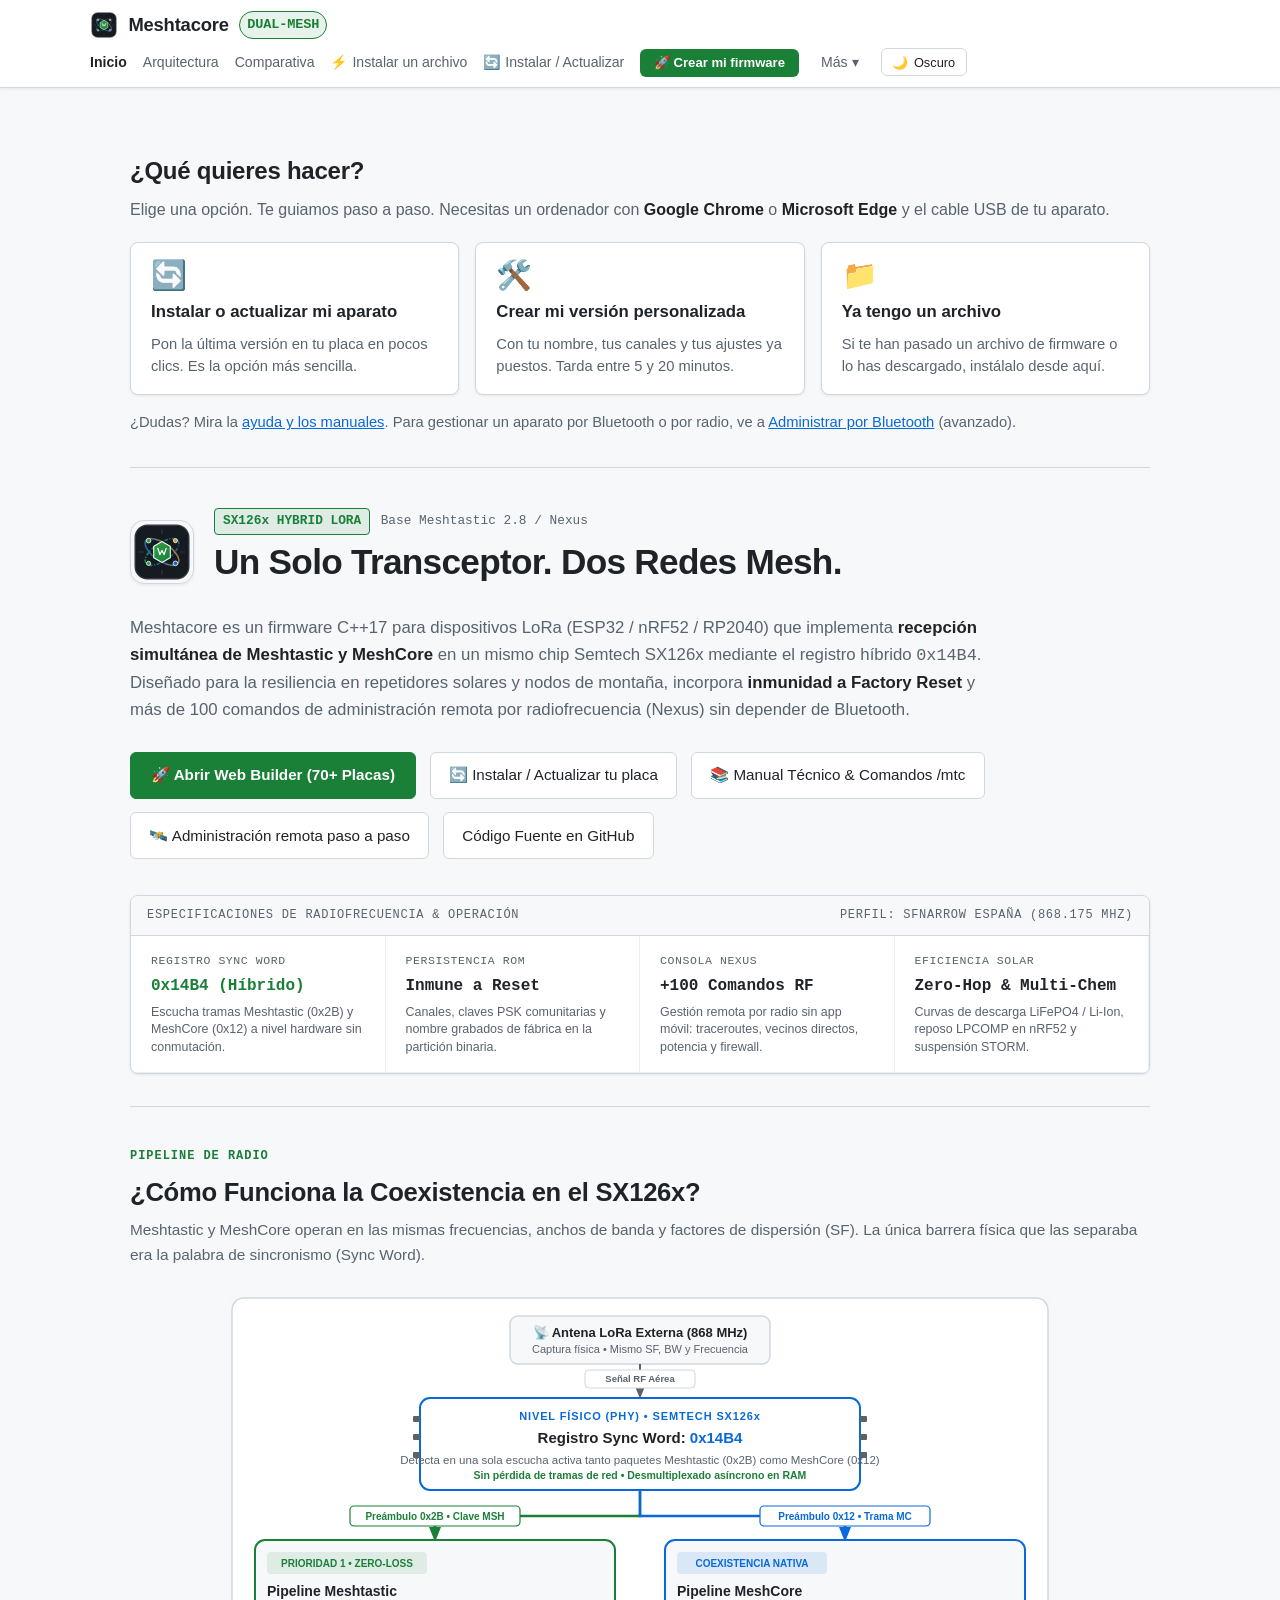
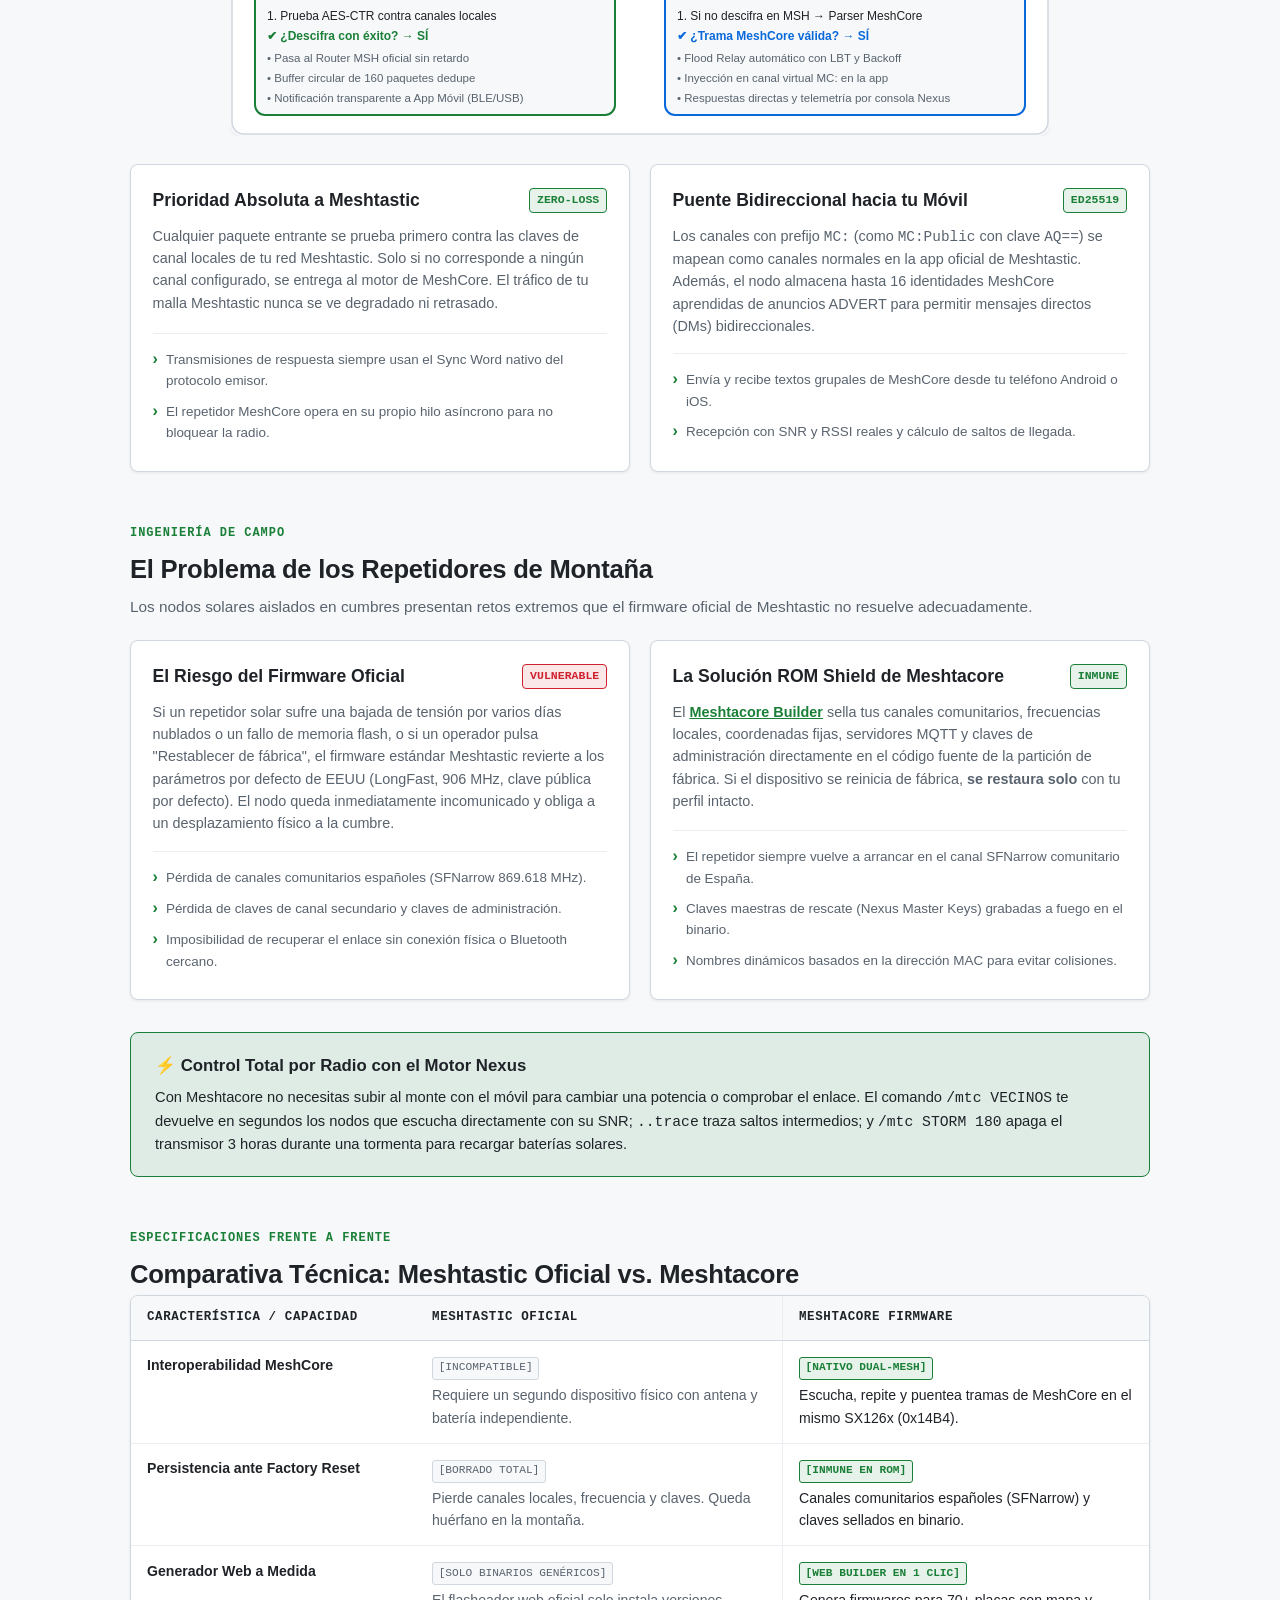
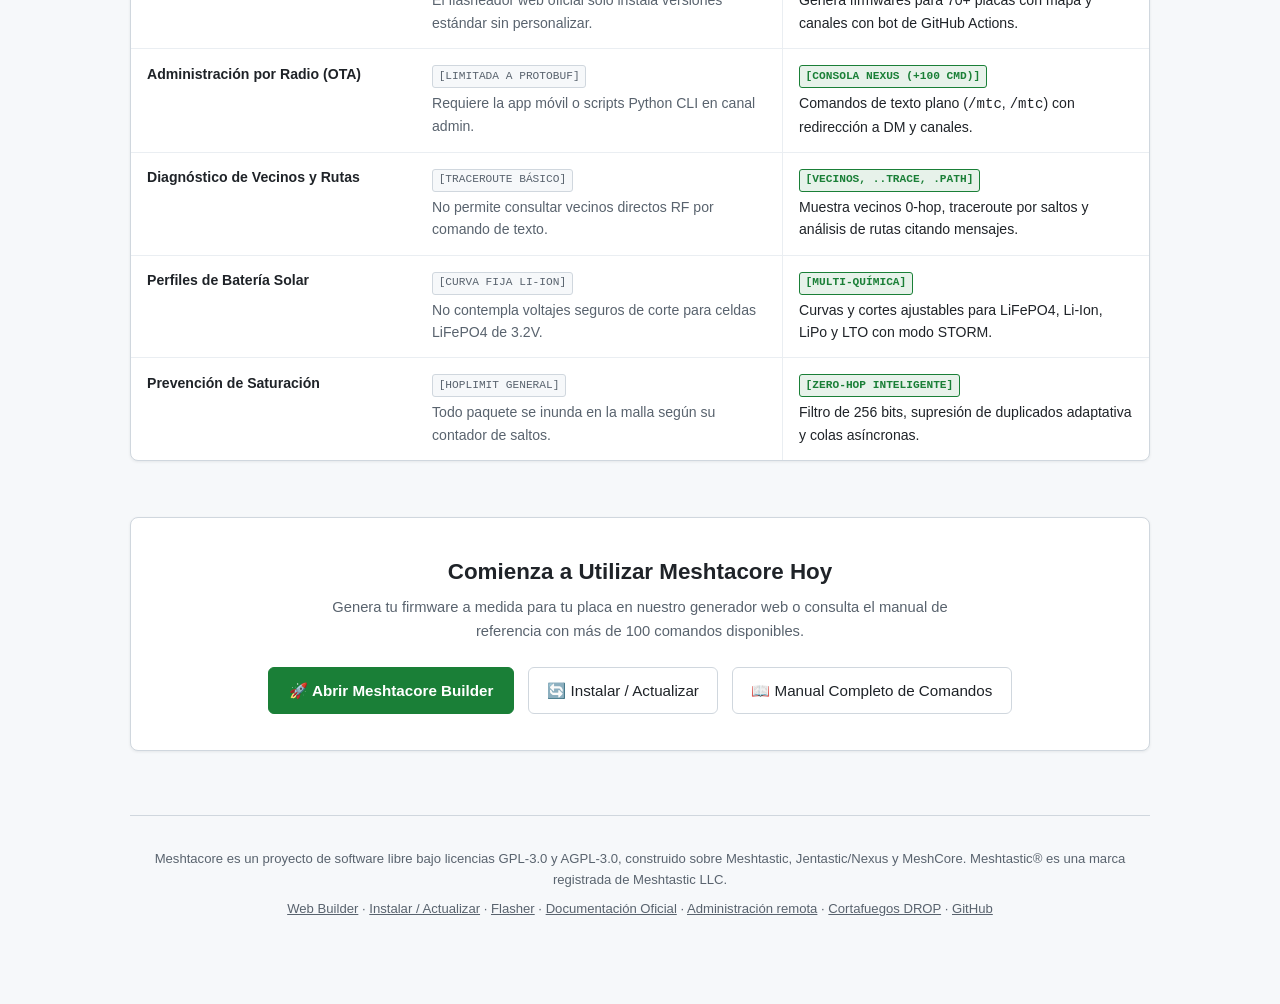
==== commit 4fadeca1: "fix(web): drop the global font scale, compact header with a 'Más' menu, home section matches the the" ====
--- a/custom_builder_web/index.html
+++ b/custom_builder_web/index.html
@@ -10,7 +10,7 @@
       content="Firmware abierto para radioenlaces LoRa en transceptores SX126x. Coexistencia simultánea Meshtastic + MeshCore, inmunidad a Factory Reset y consola Nexus por RF."
     />
     <link rel="icon" type="image/svg+xml" href="logo.svg" />
-    <link rel="stylesheet" href="landing.css?v=3" />
+    <link rel="stylesheet" href="landing.css?v=4" />
     <script src="theme.js"></script>
   </head>
   <body>
@@ -33,18 +33,18 @@
             <li><a href="index.html" class="active">Inicio</a></li>
             <li><a href="#arquitectura">Arquitectura</a></li>
             <li><a href="#comparativa">Comparativa</a></li>
-            <li><a href="docs/index.html">Ayuda y manuales</a></li>
-            <li><a href="admin.html">Administrar por Bluetooth</a></li>
             <li><a href="flasher.html">⚡ Instalar un archivo</a></li>
             <li><a href="update.html">🔄 Instalar / Actualizar</a></li>
             <li><a href="builder.html" class="nav-cta-btn">🚀 Crear mi firmware</a></li>
-            <li>
-              <a
-                href="https://github.com/xejarque/meshtacore-firmware"
-                target="_blank"
-                rel="noopener"
-                >GitHub</a
-              >
+            <li class="nav-more">
+              <details>
+                <summary>Más</summary>
+                <ul class="nav-more-list">
+                  <li><a href="docs/index.html">Ayuda y manuales</a></li>
+                  <li><a href="admin.html">Administrar por Bluetooth</a></li>
+                  <li><a href="https://github.com/xejarque/meshtacore-firmware" target="_blank" rel="noopener" >GitHub</a ></li>
+                </ul>
+              </details>
             </li>
             <li>
               <button
--- a/custom_builder_web/landing.css
+++ b/custom_builder_web/landing.css
@@ -1,5 +1,5 @@
 /* Meshtacore Landing Page - Artisan & Technical Engineering Aesthetic */
-@import url("styles.css");
+@import url("styles.css?v=4");
 
 body {
   background-color: var(--bg-color);
@@ -458,18 +458,21 @@
   color: var(--text-main);
 }
 
-/* ---- Punto de entrada "¿Qué quieres hacer?" (pensado para quien no es técnico) ---- */
-.quick-start { margin: 1.5rem 0 2.5rem; }
-.quick-start h2 { font-size: 1.9rem; margin: 0 0 0.5rem; }
-.quick-start-sub { font-size: 1.1rem; line-height: 1.6; margin: 0 0 1.25rem; }
-.quick-start-grid { display: grid; gap: 1rem; grid-template-columns: repeat(auto-fit, minmax(260px, 1fr)); }
+/* ---- Punto de entrada "¿Qué quieres hacer?" (mismo lenguaje visual que el resto de la portada) ---- */
+.quick-start { padding: 2rem 0 2rem; border-bottom: 1px solid var(--card-border); margin-bottom: 0; }
+.quick-start h2 { font-size: 1.5rem; margin: 0 0 0.4rem; letter-spacing: -0.01em; }
+.quick-start-sub { font-size: 1rem; line-height: 1.6; color: var(--text-muted); margin: 0 0 1.25rem; }
+.quick-start-sub strong { color: var(--text-main); }
+.quick-start-grid { display: grid; gap: 1rem; grid-template-columns: repeat(auto-fit, minmax(240px, 1fr)); }
 .quick-card {
-  display: flex; flex-direction: column; gap: 0.5rem; min-height: 11rem;
-  padding: 1.25rem 1.4rem; border: 2px solid var(--accent-blue, #0969da); border-radius: 12px;
-  text-decoration: none; color: inherit; background: var(--card-bg, transparent);
-}
-.quick-card:hover, .quick-card:focus-visible { box-shadow: 0 0 0 4px rgba(9, 105, 218, 0.25); }
-.quick-card-icon { font-size: 2.2rem; line-height: 1; }
-.quick-card-title { font-size: 1.3rem; font-weight: 700; }
-.quick-card-desc { font-size: 1.05rem; line-height: 1.5; }
-.quick-start-more { font-size: 1rem; margin-top: 1rem; }
+  display: flex; flex-direction: column; gap: 0.4rem; padding: 1.1rem 1.25rem;
+  background: var(--card-bg); border: 1px solid var(--card-border); border-radius: 8px;
+  box-shadow: var(--card-shadow); text-decoration: none; color: var(--text-main);
+  transition: border-color 0.15s ease, transform 0.15s ease;
+}
+.quick-card:hover, .quick-card:focus-visible { border-color: var(--accent); transform: translateY(-2px); }
+.quick-card-icon { font-size: 1.8rem; line-height: 1; margin-bottom: 0.2rem; }
+.quick-card-title { font-size: 1.05rem; font-weight: 700; }
+.quick-card-desc { font-size: 0.92rem; line-height: 1.5; color: var(--text-muted); }
+.quick-start-more { font-size: 0.92rem; color: var(--text-muted); margin: 1rem 0 0; }
+.quick-start-more a { color: var(--accent-blue); text-decoration: underline; }
